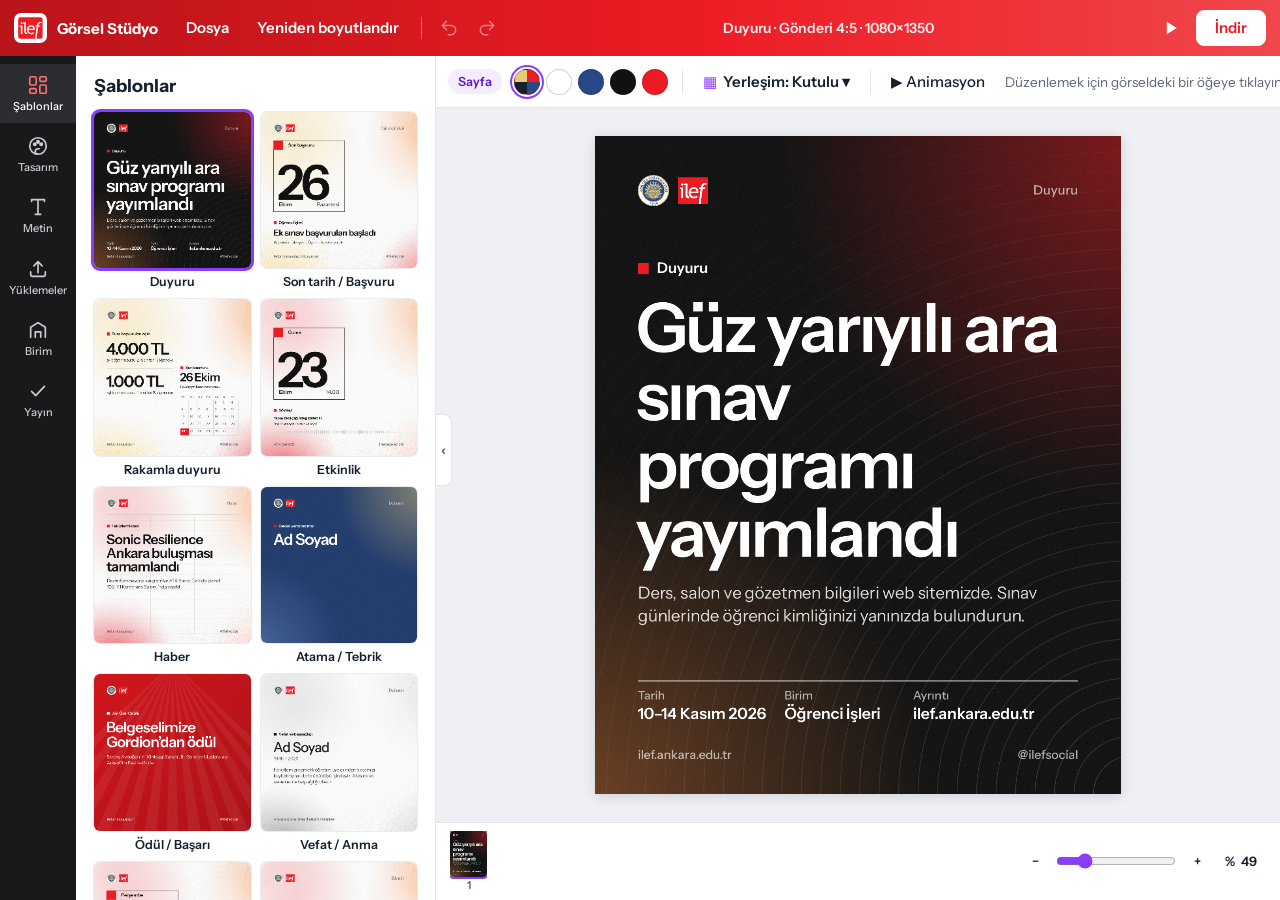
==== index.html @ 38e70b1c "Önizlemeli yerleşim seçici ve fotoğraf yerleştirme (doldur/sığdır, yakınlaştırma, ortala) Co-Authore" ====
<!doctype html>
<html lang="tr">
<head>
  <meta charset="utf-8" />
  <meta name="viewport" content="width=device-width, initial-scale=1, viewport-fit=cover" />
  <title>İLEF Görsel Stüdyo</title>
  <link rel="preconnect" href="https://fonts.googleapis.com" />
  <link rel="preconnect" href="https://fonts.gstatic.com" crossorigin />
  <link href="https://fonts.googleapis.com/css2?family=Instrument+Sans:wght@400;500;600;700&display=swap" rel="stylesheet" />
  <link rel="stylesheet" href="css/style.css" />
</head>
<body>
  <header class="topbar">
    <div class="brandmark"><img src="assets/logos/ilef.svg" alt="ilef" /><strong>Görsel Stüdyo</strong></div>
    <div class="tb-left">
      <div class="menu">
        <button type="button" class="tb" data-menu="fileMenu" aria-haspopup="true">Dosya</button>
        <div class="menu-pop" id="fileMenu" hidden>
          <button type="button" id="btnSave"><i>⤓</i>Taslağı kaydet <small>.json</small></button>
          <label class="btnlike"><i>⤒</i>Taslak aç<input type="file" id="fileDraft" accept=".json,application/json" hidden /></label>
          <hr />
          <button type="button" id="btnReset"><i>↺</i>Örnek içeriğe dön</button>
          <button type="button" id="btnResetPos"><i>⌖</i>Tüm konumları sıfırla</button>
          <hr />
          <button type="button" id="btnBrand"><i>◐</i>Marka &amp; logolar</button>
          <a class="btnlike" href="kimlik.html" target="_blank" rel="noopener"><i>¶</i>Kimlik kılavuzu</a>
        </div>
      </div>
      <div class="menu">
        <button type="button" class="tb" data-menu="fmtMenu" aria-haspopup="true">Yeniden boyutlandır</button>
        <div class="menu-pop wide" id="fmtMenu" hidden><div id="fmtSeg" class="fmt-list"></div></div>
      </div>
      <span class="tb-sep"></span>
      <button type="button" class="tb icon" id="btnUndo" title="Geri al (Ctrl+Z)" aria-label="Geri al" disabled><svg viewBox="0 0 24 24"><path d="M9 14 4 9l5-5M4 9h10.5a5.5 5.5 0 0 1 0 11H11"/></svg></button>
      <button type="button" class="tb icon" id="btnRedo" title="Yinele (Ctrl+Shift+Z)" aria-label="Yinele" disabled><svg viewBox="0 0 24 24"><path d="m15 14 5-5-5-5M20 9H9.5a5.5 5.5 0 0 0 0 11H13"/></svg></button>
    </div>
    <div class="tb-title" id="docTitle"></div>
    <div class="tb-right">
      <button type="button" class="tb icon" id="btnPlay" title="Animasyonu oynat" aria-label="Animasyonu oynat"><svg viewBox="0 0 24 24"><path d="M7 4.5v15l12-7.5z" fill="currentColor" stroke="none"/></svg></button>
      <div class="menu">
        <button type="button" class="primary" data-menu="dlMenu" aria-haspopup="true" id="btnDl">İndir</button>
        <div class="menu-pop right" id="dlMenu" hidden>
          <p class="menu-note" id="dlNote"></p>
          <button type="button" id="btnPng"><i>▣</i>PNG <small>bu boyut</small></button>
          <button type="button" id="btnAll"><i>▤</i>Tüm formatlar (PNG)</button>
          <hr />
          <div class="video-group">
            <i>●</i><span>Video (MP4)</span>
            <select id="durSel" title="Video süresi">
              <option value="6">6 sn</option>
              <option value="8" selected>8 sn</option>
              <option value="12">12 sn</option>
              <option value="15">15 sn</option>
              <option value="30">30 sn</option>
            </select>
            <button type="button" id="btnVideo">Kaydet</button>
          </div>
        </div>
      </div>
    </div>
  </header>

  <main class="app">
    <nav class="rail" aria-label="Araçlar">
      <button type="button" data-panel="sablon" aria-pressed="true"><svg viewBox="0 0 24 24"><rect x="3" y="3" width="7" height="9" rx="1.5"/><rect x="14" y="3" width="7" height="5" rx="1.5"/><rect x="14" y="12" width="7" height="9" rx="1.5"/><rect x="3" y="16" width="7" height="5" rx="1.5"/></svg><span>Şablonlar</span></button>
      <button type="button" data-panel="tasarim"><svg viewBox="0 0 24 24"><circle cx="12" cy="12" r="9"/><circle cx="8.5" cy="10" r="1.3" fill="currentColor"/><circle cx="12" cy="7.5" r="1.3" fill="currentColor"/><circle cx="15.5" cy="10" r="1.3" fill="currentColor"/><path d="M12 21a3 3 0 0 1 0-6h1.5"/></svg><span>Tasarım</span></button>
      <button type="button" data-panel="metin"><svg viewBox="0 0 24 24"><path d="M5 6V4h14v2M12 4v16M9 20h6"/></svg><span>Metin</span></button>
      <button type="button" data-panel="yukle"><svg viewBox="0 0 24 24"><path d="M12 16V4m0 0-4.5 4.5M12 4l4.5 4.5M4 15v3a2 2 0 0 0 2 2h12a2 2 0 0 0 2-2v-3"/></svg><span>Yüklemeler</span></button>
      <button type="button" data-panel="birim"><svg viewBox="0 0 24 24"><path d="M4 20V9l8-5 8 5v11M9 20v-6h6v6"/></svg><span>Birim</span></button>
      <button type="button" data-panel="paylas"><svg viewBox="0 0 24 24"><path d="M5 12.5 9.5 17 19 7"/></svg><span>Yayın</span></button>
    </nav>

    <aside class="panel" id="panel" aria-label="Araç paneli">
      <button type="button" class="panel-close" id="panelClose" aria-label="Paneli kapat" title="Paneli kapat">‹</button>
      <section data-p="sablon">
        <h2>Şablonlar</h2>
        <div id="tplGrid" class="tpl-grid"></div>
      </section>
      <section data-p="tasarim" hidden>
        <h2>Tasarım</h2>
        <div id="layoutWrap"><small class="sublabel">Yerleşim <span class="muted">— içeriğinizle önizleme</span></small><div id="layoutSeg" class="lay-grid"></div></div>
        <small class="sublabel">Zemin</small>
        <div id="groundSeg" class="chips"></div>
        <small class="sublabel">Renk tonu (mesh)</small>
        <div id="meshSeg" class="swatch-row"></div>
        <select id="meshSel" hidden></select>
        <small class="sublabel">Konu motifi</small>
        <select id="motifSel" class="fullsel"></select>
        <label class="check"><input type="checkbox" id="chkBadge" /> 80. yıl logosu <small>(Ankara Üniversitesi logosunun yerine)</small></label>
      </section>
      <section data-p="metin" hidden>
        <h2>Metin</h2>
        <p class="note">Görseldeki yazıya çift tıklayarak yerinde düzenleyin. Görselde olmayan alanlar burada.</p>
        <div id="hiddenList" class="hidden-list"></div>
        <form id="fields" class="fields" autocomplete="off"></form>
      </section>
      <section data-p="yukle" hidden>
        <h2>Yüklemeler</h2>
        <label class="btnlike primary block">Dosya yükle<input type="file" id="fileUp" accept="image/*" multiple hidden /></label>
        <small class="sublabel">Bu tasarımdaki görsel alanları</small>
        <div class="quickbar" id="quickBar"></div>
        <small class="sublabel">Görseller <span class="muted">— tıklayın ya da tuvale sürükleyin</span></small>
        <div class="up-grid" id="upGrid"></div>
      </section>
      <section data-p="birim" hidden>
        <h2>Bölüm / atölye</h2>
        <p class="note">Seçilen birimin logosu ve adı sağ üstte görünür, konu motifi kendiliğinden gelir.</p>
        <div id="unitGrid" class="unit-grid"></div>
      </section>
      <section data-p="paylas" hidden>
        <h2>Yayın</h2>
        <div class="assist">
          <section class="checks">
            <h3>Kontroller <label class="toggle"><input type="checkbox" id="chkSafe" /> Güvenli alan</label></h3>
            <ul id="checkList"></ul>
          </section>
          <section class="share">
            <h3>Paylaşım metni <small>otomatik taslak</small></h3>
            <label>Açıklama<textarea id="shCaption" rows="5"></textarea></label>
            <label>Alternatif metin<textarea id="shAlt" rows="3"></textarea></label>
            <label>Etiketler (3–5)<textarea id="shTags" rows="2"></textarea></label>
            <div class="share-actions">
              <button type="button" data-copy="shCaption">Açıklamayı kopyala</button>
              <button type="button" data-copy="shAlt">Alt metni kopyala</button>
              <button type="button" data-copy="shTags">Etiketleri kopyala</button>
              <button type="button" class="link" id="btnRegen">Yeniden üret</button>
            </div>
          </section>
          <section class="gridprev">
            <h3>Izgara önizlemesi <small>yeni gönderi son paylaşılanların yanında</small></h3>
            <div class="ig" id="igGrid"></div>
            <div class="share-actions">
              <button type="button" id="btnGridAdd">Izgaraya ekle</button>
              <label class="btnlike">Mevcut gönderi ekle<input type="file" id="fileGrid" accept="image/*" multiple hidden /></label>
              <button type="button" class="link" id="btnGridClear">Temizle</button>
            </div>
          </section>
        </div>
      </section>
    </aside>

    <section class="work">
      <div class="ctxbar" id="ctxBar" role="toolbar" aria-label="Seçili öğe araçları"></div>
      <div class="lay-pop" id="layPop" hidden role="dialog" aria-label="Yerleşim seç">
        <div class="lay-pop-head"><b id="layPopTitle">Yerleşim</b><button type="button" class="ghost" id="layPopClose" aria-label="Kapat">✕</button></div>
        <div class="lay-grid row" id="layPopGrid"></div>
      </div>
      <div class="stage-canvas" id="stageBox">
        <div class="canvas-wrap" id="cvWrap">
          <canvas id="cv" width="1080" height="1350"></canvas>
          <div class="hit-layer" id="hitLayer" aria-label="Düzenlenebilir öğeler"></div>
          <div class="guides" id="guides"></div>
          <div class="sel" id="selBox" hidden>
            <span class="sel-tag" id="selTag"></span>
            <i class="h nw" data-h="nw"></i><i class="h ne" data-h="ne"></i><i class="h sw" data-h="sw"></i><i class="h se" data-h="se"></i>
          </div>
          <textarea id="textEd" class="text-ed" hidden spellcheck="true" aria-label="Metni düzenle"></textarea>
        </div>
        <div class="inline-ed" id="inlineEd" hidden role="dialog" aria-label="Alanı düzenle">
          <div class="ie-head"><b id="ieLabel"></b><button type="button" class="primary" id="ieDone">Bitti</button></div>
          <div id="ieBody"></div>
        </div>
      </div>
      <footer class="workfoot">
        <div class="pages" id="slideBar"></div>
        <p class="status" id="status" role="status"></p>
        <div class="zoom">
          <button type="button" class="tb icon sm" id="zoomOut" aria-label="Uzaklaştır">−</button>
          <input type="range" id="zoomRange" min="10" max="200" step="1" value="50" aria-label="Yakınlaştırma" />
          <button type="button" class="tb icon sm" id="zoomIn" aria-label="Yakınlaştır">+</button>
          <button type="button" class="tb sm" id="zoomFit" title="Ekrana sığdır">%<span id="zoomPct">50</span></button>
        </div>
      </footer>
    </section>
  </main>

  <dialog id="brandDlg">
    <form method="dialog" class="dlg">
      <header>
        <h2>Marka &amp; logolar</h2>
        <button value="close" class="ghost" aria-label="Kapat">✕</button>
      </header>
      <div class="dlg-body">
        <p class="note">Bu ayarlar tüm şablonlarda ortaktır. Ekipte herkesin aynı kimliği kullanması için
          <b>Marka paketini dışa aktar</b> ile dosyayı paylaşın ya da kalıcı değişiklikleri <code>js/brand.js</code> dosyasına işleyin.</p>
        <div class="grid2">
          <label>Üniversite<input id="bUni" /></label>
          <label>Fakülte<input id="bFac" /></label>
          <label>Web adresi<input id="bWeb" /></label>
          <label>Sosyal medya hesabı<input id="bSoc" placeholder="@kullaniciadi" /></label>
        </div>
        <h3>Logo kütüphanesi</h3>
        <p class="note"><b>Ana imza</b> (Ankara Üniversitesi + ilef) her görselin sol üstünde yer alır. <b>80. yıl logosu</b> açıldığında Ankara Üniversitesi logosunun yerine geçer; kırmızı zeminde kullanılmaz. <b>Bölüm</b> ve <b>atölye</b> logoları görsel bazında seçilir, sağ üstte görünür.
          SVG ya da şeffaf PNG yükleyin. Illustrator dosyaları için: <i>Dosya → Dışa Aktar → SVG</i>.</p>
        <div id="logoList" class="logo-list"></div>
        <div class="logo-add">
          <input id="newLogoName" placeholder="Yeni birim adı (ör. Fotoğraf Atölyesi)" />
          <select id="newLogoGroup"><option value="atolye">Atölye / birim</option><option value="bolum">Bölüm</option></select>
          <button type="button" id="btnAddLogo">Ekle</button>
        </div>
        <h3>Renkler</h3>
        <div id="colorList" class="color-list"></div>
      </div>
      <footer>
        <button type="button" class="link" id="btnBrandReset">Varsayılana dön</button>
        <span class="grow"></span>
        <label class="btnlike ghost">Marka paketini içe aktar<input type="file" id="fileBrand" accept=".json" hidden /></label>
        <button type="button" class="ghost" id="btnBrandExport">Marka paketini dışa aktar</button>
        <button value="close" class="primary">Tamam</button>
      </footer>
    </form>
  </dialog>

  <script src="js/logos.js"></script>
  <script src="js/brand.js"></script>
  <script src="js/draw.js"></script>
  <script src="js/bg.js"></script>
  <script src="js/templates.js"></script>
  <script src="js/app.js"></script>
</body>
</html>
---- css/style.css ----
:root {
  --ink: #16202f;
  --muted: #5b6578;
  --line: #e2e5ec;
  --bg: #eef0f3;
  --panel: #ffffff;
  --accent: #ed1c24;
  --sel: #8b3dff;
  --focus: #2c6bc4;
  --radius: 10px;
  --top: 56px;
  --rail: 76px;
  --pw: 360px;
  font-family: "Instrument Sans", "Segoe UI", Arial, sans-serif;
  color: var(--ink);
}
* { box-sizing: border-box; }
html, body { margin: 0; height: 100%; }
body { background: var(--bg); font-size: 15px; display: flex; flex-direction: column; overflow: hidden; }
button, input, select, textarea { font: inherit; color: inherit; }
h2 { font: 700 18px/1.2 "Instrument Sans", sans-serif; margin: 2px 0 14px; }
h3 { font: 700 14px/1.3 "Instrument Sans", sans-serif; margin: 0 0 10px; display: flex; justify-content: space-between; align-items: center; gap: 8px; flex-wrap: wrap; }
h3 small { font-weight: 400; color: var(--muted); font-size: 12.5px; }
.muted { color: var(--muted); font-weight: 400; }
[hidden] { display: none !important; }
svg { width: 22px; height: 22px; fill: none; stroke: currentColor; stroke-width: 1.8; stroke-linecap: round; stroke-linejoin: round; }

/* Düğmeler */
button, .btnlike { cursor: pointer; border: 1px solid var(--line); background: #fff; border-radius: 8px; padding: 8px 14px; font-weight: 600; line-height: 1.2; display: inline-flex; align-items: center; gap: 6px; }
button:hover, .btnlike:hover { border-color: #c5cad6; }
button:focus-visible, .btnlike:focus-within, input:focus-visible, select:focus-visible, textarea:focus-visible { outline: 2px solid var(--focus); outline-offset: 1px; }
.primary, button.primary, .btnlike.primary { background: var(--accent); border-color: var(--accent); color: #fff; }
.primary:hover { filter: brightness(.95); }
.btnlike.block { display: flex; justify-content: center; width: 100%; padding: 11px; }
button.ghost, .btnlike.ghost { background: transparent; }
button.link { border: 0; background: none; padding: 4px 0; color: var(--focus); font-weight: 600; }
button:disabled { opacity: .45; cursor: not-allowed; }
button.rec { background: #b4232c; color: #fff; border-color: #b4232c; }
a.btnlike { text-decoration: none; color: inherit; }

/* Üst çubuk */
.topbar { height: var(--top); flex: none; display: flex; align-items: center; gap: 10px; padding: 0 14px; color: #fff;
  background: linear-gradient(90deg, #b8141a 0%, #ed1c24 55%, #f0474c 100%); z-index: 30; }
.brandmark { display: flex; align-items: center; gap: 10px; padding-right: 6px; }
.brandmark img { height: 30px; background: #fff; padding: 4px; border-radius: 7px; }
.brandmark strong { font-size: 15px; white-space: nowrap; }
.tb-left, .tb-right { display: flex; align-items: center; gap: 4px; }
.tb-right { margin-left: auto; gap: 8px; }
.tb-title { flex: 1; text-align: center; font-weight: 600; font-size: 14px; opacity: .92; white-space: nowrap; overflow: hidden; text-overflow: ellipsis; min-width: 0; }
.tb { background: transparent; border-color: transparent; color: inherit; padding: 7px 11px; border-radius: 6px; }
.tb:hover { background: rgba(255,255,255,.16); border-color: transparent; }
.tb.icon { padding: 6px; }
.tb.icon svg { width: 20px; height: 20px; }
.tb-sep { width: 1px; height: 22px; background: rgba(255,255,255,.35); margin: 0 6px; }
.topbar .primary { background: #fff; color: var(--accent); border-color: #fff; padding: 8px 18px; }

/* Açılır menüler */
.menu { position: relative; }
.menu-pop { position: absolute; top: calc(100% + 8px); left: 0; min-width: 250px; background: #fff; color: var(--ink); border-radius: 10px; box-shadow: 0 12px 40px rgba(10,20,40,.22), 0 0 0 1px rgba(10,20,40,.06); padding: 8px; display: grid; gap: 2px; z-index: 40; }
.menu-pop.right { left: auto; right: 0; min-width: 290px; }
.menu-pop.wide { min-width: 300px; }
.menu-pop > button, .menu-pop > .btnlike { border: 0; background: none; border-radius: 6px; padding: 9px 10px; font-weight: 500; width: 100%; justify-content: flex-start; }
.menu-pop > button:hover, .menu-pop > .btnlike:hover { background: #f1f2f5; }
.menu-pop i { font-style: normal; width: 20px; text-align: center; color: var(--muted); }
.menu-pop small { margin-left: auto; color: var(--muted); font-weight: 400; }
.menu-pop hr { border: 0; border-top: 1px solid var(--line); margin: 6px 0; }
.menu-note { margin: 2px 10px 8px; font-size: 12.5px; color: var(--muted); }
.video-group { display: flex; align-items: center; gap: 8px; padding: 6px 10px; }
.video-group span { flex: 1; font-weight: 500; }
.video-group select { border: 1px solid var(--line); border-radius: 6px; padding: 5px 6px; background: #fff; }
.video-group button { padding: 6px 12px; }
.fmt-list { display: grid; gap: 2px; }
.fmt-list button { border: 0; background: none; padding: 9px 10px; display: grid; grid-template-columns: 34px 1fr; align-items: center; text-align: left; gap: 10px; border-radius: 6px; }
.fmt-list button:hover { background: #f1f2f5; }
.fmt-list button[aria-pressed="true"] { background: #f4edff; }
.fmt-list .shape { justify-self: center; border: 2px solid currentColor; border-radius: 3px; opacity: .6; }
.fmt-list b { display: block; font-weight: 600; }
.fmt-list small { color: var(--muted); font-weight: 400; font-size: 12.5px; }

/* Ana yerleşim */
.app { flex: 1; min-height: 0; display: grid; grid-template-columns: var(--rail) auto 1fr; }
.rail { background: #18191b; display: flex; flex-direction: column; gap: 2px; padding: 8px 0; z-index: 20; }
.rail button { border: 0; background: none; color: #c9ccd2; border-radius: 0; padding: 10px 2px; display: grid; justify-items: center; gap: 4px; font-size: 11px; font-weight: 500; }
.rail button:hover { color: #fff; }
.rail button[aria-pressed="true"] { color: #fff; background: #2b2d31; }
.rail button[aria-pressed="true"] svg { color: #ff6f74; }
.panel { width: var(--pw); background: var(--panel); border-right: 1px solid var(--line); overflow-y: auto; padding: 18px 18px 40px; position: relative; z-index: 10; }
.app.collapsed .panel { display: none; }
.panel-close { position: absolute; right: -16px; top: 50%; transform: translateY(-50%); width: 16px; height: 72px; padding: 0; border-radius: 0 8px 8px 0; border: 1px solid var(--line); border-left: 0; justify-content: center; color: var(--muted); position: fixed; left: calc(var(--rail) + var(--pw)); right: auto; }
.note { color: var(--muted); font-size: 13.5px; margin: 0 0 12px; line-height: 1.45; }
.sublabel { display: block; font-size: 13px; font-weight: 600; color: #374152; margin: 16px 0 8px; }
.fullsel, .panel select { width: 100%; border: 1px solid var(--line); border-radius: 8px; padding: 8px 10px; background: #fff; }
.check { display: flex; align-items: center; gap: 8px; margin-top: 16px; font-size: 14px; font-weight: 500; flex-wrap: wrap; }
.check small { color: var(--muted); }

/* Şablon ızgarası */
.tpl-grid { display: grid; grid-template-columns: 1fr 1fr; gap: 10px; }
.tpl { border: 0; border-radius: 8px; padding: 0; background: none; display: flex; flex-direction: column; text-align: left; gap: 6px; }
.tpl canvas { width: 100%; aspect-ratio: 1; display: block; border-radius: 6px; box-shadow: 0 0 0 1px rgba(10,20,40,.08); transition: box-shadow .12s; }
.tpl:hover canvas { box-shadow: 0 0 0 2px #c5cad6; }
.tpl b { font-size: 12.5px; font-weight: 600; line-height: 1.2; }
.tpl[aria-pressed="true"] canvas { box-shadow: 0 0 0 3px var(--sel); }
.tpl-desc { margin: 14px 0 0; font-size: 13.5px; color: var(--muted); grid-column: 1 / -1; }

.chips { display: flex; flex-wrap: wrap; gap: 6px; }
.chip { padding: 7px 12px; border-radius: 999px; font-size: 13.5px; font-weight: 600; }
.chip[aria-pressed="true"] { background: var(--ink); border-color: var(--ink); color: #fff; }
.swatch-row { display: flex; flex-wrap: wrap; gap: 24px 8px; }
.swatch-row button { width: 44px; height: 44px; border-radius: 8px; padding: 0; border: 1px solid var(--line); background-size: cover; position: relative; }
.swatch-row button[aria-pressed="true"] { box-shadow: 0 0 0 2px #fff, 0 0 0 4px var(--sel); }
.swatch-row button span { position: absolute; inset: auto 0 -18px; font-size: 10.5px; color: var(--muted); font-weight: 500; white-space: nowrap; }
.swatch-row { padding-bottom: 18px; }

/* Birimler */
.unit-grid { display: grid; grid-template-columns: 1fr 1fr; gap: 8px; }
.unit-grid button { flex-direction: column; justify-content: center; gap: 8px; padding: 12px 8px; min-height: 92px; font-size: 12.5px; font-weight: 500; text-align: center; border-radius: 10px; }
.unit-grid button img { max-height: 36px; max-width: 100%; }
.unit-grid button[aria-pressed="true"] { box-shadow: 0 0 0 2px var(--sel); border-color: transparent; }
.unit-grid h4 { grid-column: 1 / -1; margin: 10px 0 0; font-size: 12.5px; color: var(--muted); font-weight: 600; }

/* Yüklemeler */
.quickbar { display: grid; gap: 6px; }
.quickbar:empty::before { content: "Bu şablonda görsel alanı yok."; color: var(--muted); font-size: 13.5px; }
.quickbar .qb { display: flex; align-items: center; gap: 10px; padding: 8px 10px; border-radius: 8px; border: 1px solid var(--line); background: #fff; font-weight: 600; font-size: 13.5px; text-align: left; }
.quickbar .qb img, .quickbar .qb .ph { width: 40px; height: 40px; object-fit: cover; border-radius: 6px; flex: none; }
.quickbar .qb .ph { display: grid; place-items: center; background: #f1f2f5; color: var(--muted); font-size: 20px; }
.quickbar .qb.empty { border-style: dashed; color: var(--muted); }
.quickbar .qb small { display: block; font-weight: 400; color: var(--muted); }
.up-grid { display: grid; grid-template-columns: 1fr 1fr; gap: 6px; }
.up-grid:empty::before { content: "Yüklediğiniz fotoğraflar burada görünür."; grid-column: 1 / -1; color: var(--muted); font-size: 13.5px; }
.up-grid img { width: 100%; aspect-ratio: 1; object-fit: cover; border-radius: 6px; cursor: grab; display: block; }
.up-grid img:hover { outline: 2px solid var(--sel); }

/* Form alanları */
.fields { display: grid; gap: 12px; }
.fields label { display: grid; gap: 4px; font-size: 13.5px; font-weight: 600; color: #374152; }
.fields input, .fields textarea, .fields select { width: 100%; border: 1px solid var(--line); border-radius: 8px; padding: 8px 10px; background: #fff; }
.fields textarea { resize: vertical; line-height: 1.4; }
.imgfield { border: 1px dashed #c5cad6; border-radius: 8px; padding: 10px; display: grid; gap: 8px; font-weight: 400; }
.imgfield .row { display: flex; gap: 8px; align-items: center; flex-wrap: wrap; }
.imgfield img { height: 54px; border-radius: 6px; }
.imgfield input[type="range"] { flex: 1; min-width: 90px; }
.imgfield small { color: var(--muted); }
.logos-row:empty { display: none; }
.mini { display: inline-flex; align-items: center; gap: 2px; background: #fff; border: 1px solid var(--line); border-radius: 6px; padding: 3px 4px 3px 6px; }
.mini img { height: 30px; max-width: 90px; object-fit: contain; border-radius: 0; }
.hidden-list { display: flex; flex-wrap: wrap; gap: 6px; margin-bottom: 12px; }
.hidden-list:empty { display: none; }
.hidden-list::before { content: "Silinen öğeler:"; width: 100%; font-size: 12.5px; color: var(--muted); }
.hidden-list button { font-size: 13px; padding: 5px 10px; border-style: dashed; }

/* Çalışma alanı */
.work { display: flex; flex-direction: column; min-width: 0; min-height: 0; position: relative; }
.ctxbar { height: 52px; flex: none; display: flex; align-items: center; gap: 4px; padding: 0 12px; background: #fff; border-bottom: 1px solid var(--line); overflow-x: auto; scrollbar-width: none; }
.ctxbar::-webkit-scrollbar { display: none; }
.ctxbar > * { flex: none; }
.ctxbar .cb { border: 0; background: none; padding: 7px 10px; border-radius: 6px; font-weight: 500; }
.ctxbar .cb:hover { background: #f1f2f5; }
.ctxbar .cb[aria-pressed="true"] { background: #f4edff; color: #5a18c9; }
.ctxbar .cb.danger:hover { background: #fdecec; color: #b4232c; }
.ctxbar .sep { width: 1px; height: 24px; background: var(--line); margin: 0 6px; }
.ctxbar .tag { font-size: 12.5px; font-weight: 600; color: #5a18c9; background: #f4edff; padding: 5px 10px; border-radius: 999px; margin-right: 4px; }
.ctxbar .hint { color: var(--muted); font-size: 13.5px; padding: 0 6px; }
.ctxbar .size { display: inline-flex; align-items: center; border: 1px solid var(--line); border-radius: 6px; overflow: hidden; }
.ctxbar .size button { border: 0; border-radius: 0; padding: 6px 10px; background: #fff; }
.ctxbar .size button:hover { background: #f1f2f5; }
.ctxbar .size span { min-width: 46px; text-align: center; font-size: 13.5px; font-variant-numeric: tabular-nums; border-left: 1px solid var(--line); border-right: 1px solid var(--line); padding: 6px 4px; }
.ctxbar .dots { display: inline-flex; gap: 6px; padding: 0 4px; }
.ctxbar .dot { width: 26px; height: 26px; border-radius: 50%; padding: 0; border: 1px solid rgba(10,20,40,.18); }
.ctxbar .dot[aria-pressed="true"] { box-shadow: 0 0 0 2px #fff, 0 0 0 4px var(--sel); }
.ctxbar .dot.auto { background: conic-gradient(#ed1c24 0 25%, #284985 0 50%, #16202f 0 75%, #e5c97c 0); }
.ctxbar select, .ctxbar input[type=date], .ctxbar input[type=text] { border: 1px solid var(--line); border-radius: 6px; padding: 6px 8px; background: #fff; max-width: 220px; }

.stage-canvas { flex: 1; min-height: 0; overflow: auto; display: flex; padding: 28px; position: relative; }
.canvas-wrap { position: relative; line-height: 0; margin: auto; flex: none; }
#cv { display: block; box-shadow: 0 2px 12px rgba(10,20,40,.14); background: #fff; }

/* Tuval üstü katmanlar */
.hit-layer { position: absolute; inset: 0; touch-action: none; }
.hit-layer > div { position: absolute; cursor: move; border-radius: 2px; }
.hit-layer > div.fixed { cursor: pointer; }
.hit-layer > div.img { cursor: pointer; }
.hit-layer > div:hover { box-shadow: 0 0 0 2px rgba(139,61,255,.55); }
.hit-layer.dragging > div:hover { box-shadow: none; }
.sel { position: absolute; pointer-events: none; box-shadow: 0 0 0 2px var(--sel); border-radius: 2px; z-index: 3; }
.sel .h { position: absolute; width: 14px; height: 14px; background: #fff; border-radius: 50%; box-shadow: 0 0 0 1px rgba(10,20,40,.25), 0 1px 4px rgba(10,20,40,.25); pointer-events: auto; touch-action: none; }
.sel .nw { left: -7px; top: -7px; cursor: nwse-resize; }
.sel .ne { right: -7px; top: -7px; cursor: nesw-resize; }
.sel .sw { left: -7px; bottom: -7px; cursor: nesw-resize; }
.sel .se { right: -7px; bottom: -7px; cursor: nwse-resize; }
.sel.nohandles .h { display: none; }
.sel-tag { position: absolute; left: 50%; top: -34px; transform: translateX(-50%); background: #18191b; color: #fff; font: 500 12px/1 "Instrument Sans", sans-serif; padding: 6px 9px; border-radius: 6px; white-space: nowrap; }
.sel.low .sel-tag { top: auto; bottom: -34px; }
.guides { position: absolute; inset: 0; pointer-events: none; z-index: 2; }
.guides i { position: absolute; background: #ff3ea5; }
.guides i.v { width: 1px; top: 0; bottom: 0; }
.guides i.h { height: 1px; left: 0; right: 0; }
.text-ed { position: absolute; z-index: 4; margin: 0; padding: 0; border: 0; outline: 2px solid var(--sel); outline-offset: 2px; background: transparent; resize: none; overflow: hidden; font-family: "Instrument Sans", sans-serif; white-space: pre-wrap; caret-color: var(--sel); }
.canvas-wrap.dropping { outline: 3px dashed var(--sel); outline-offset: 6px; }

/* Alt şerit */
.workfoot { flex: none; display: flex; align-items: center; gap: 14px; padding: 8px 14px; background: #fff; border-top: 1px solid var(--line); min-height: 52px; }
.pages { display: flex; gap: 8px; align-items: center; overflow-x: auto; min-width: 0; scrollbar-width: thin; }
.pages button { padding: 0; border: 0; background: none; display: grid; gap: 2px; justify-items: center; font-size: 11px; color: var(--muted); }
.pages canvas { height: 46px; display: block; border-radius: 4px; box-shadow: 0 0 0 1px rgba(10,20,40,.12); }
.pages button[aria-pressed="true"] canvas { box-shadow: 0 0 0 2px var(--sel); }
.pages .add { width: 40px; height: 46px; border: 1px dashed #c5cad6; border-radius: 4px; font-size: 20px; color: var(--muted); place-items: center; }
.status { margin: 0; flex: 1; color: var(--muted); font-size: 13.5px; min-width: 0; overflow: hidden; text-overflow: ellipsis; white-space: nowrap; }
.status.err { color: #b4232c; }
.zoom { display: flex; align-items: center; gap: 4px; margin-left: auto; }
.zoom .tb { color: var(--ink); }
.zoom .tb:hover { background: #f1f2f5; }
.zoom .sm { padding: 4px 8px; font-size: 13px; min-width: 30px; justify-content: center; }
.zoom input { width: 120px; accent-color: var(--sel); }

/* Açılır düzenleyici (tarih, fotoğraf, seçmeli alanlar) */
.inline-ed { position: absolute; z-index: 6; width: min(380px, calc(100% - 24px)); background: #fff; border: 1px solid var(--line); border-radius: 12px; box-shadow: 0 18px 50px rgba(10, 20, 40, .22); padding: 12px 14px 14px; display: grid; gap: 10px; }
.inline-ed .ie-head { display: flex; align-items: center; justify-content: space-between; gap: 10px; font-size: 14px; }
.inline-ed .ie-head button { padding: 6px 14px; }
.inline-ed input[type=text], .inline-ed input[type=date], .inline-ed textarea, .inline-ed select { width: 100%; border: 1px solid var(--line); border-radius: 8px; padding: 10px 12px; font-size: 16px; background: #fff; }
.inline-ed textarea { resize: vertical; min-height: 84px; line-height: 1.4; }
.inline-ed .row { display: flex; gap: 8px; flex-wrap: wrap; align-items: center; font-size: 14px; }
.inline-ed .row input[type=range] { flex: 1; min-width: 120px; }
.inline-ed .thumb { width: 100%; max-height: 140px; object-fit: contain; border-radius: 8px; background: #f4f4f1; }

/* Yayın paneli */
.assist { display: grid; gap: 22px; }
.assist section { display: block; }
.toggle { font: 500 13px "Instrument Sans", sans-serif; display: inline-flex; gap: 6px; align-items: center; cursor: pointer; }
#checkList { list-style: none; margin: 0; padding: 0; display: grid; gap: 8px; font-size: 13.5px; }
#checkList li { display: grid; grid-template-columns: 18px 1fr; gap: 6px; line-height: 1.35; }
#checkList li::before { content: "✓"; color: #0e7c4a; font-weight: 800; }
#checkList li.warn::before { content: "!"; color: #b45309; }
#checkList li.bad::before { content: "✕"; color: #b4232c; }
#checkList small { display: block; color: var(--muted); }
.share label { display: grid; gap: 4px; font-size: 13px; font-weight: 600; margin-bottom: 10px; }
.share textarea { width: 100%; border: 1px solid var(--line); border-radius: 8px; padding: 8px 10px; resize: vertical; font-weight: 400; line-height: 1.4; }
.share-actions { display: flex; flex-wrap: wrap; gap: 6px; }
.share-actions button, .share-actions .btnlike { font-size: 13px; padding: 6px 10px; }
.ig { display: grid; grid-template-columns: repeat(3, 1fr); gap: 3px; margin-bottom: 10px; }
.ig div { aspect-ratio: 3 / 4; background: #ececea center / cover no-repeat; position: relative; }
.ig div.now { outline: 3px solid var(--accent); outline-offset: -3px; }
.ig div.now::after { content: "yeni"; position: absolute; left: 6px; top: 6px; background: var(--accent); color: #fff; font: 600 11px "Instrument Sans"; padding: 2px 6px; }

/* Diyalog */
dialog { border: 0; border-radius: 14px; padding: 0; width: min(860px, calc(100vw - 32px)); max-height: calc(100vh - 40px); box-shadow: 0 20px 60px rgba(0,0,0,.3); }
dialog::backdrop { background: rgba(8,16,32,.5); }
.dlg { display: flex; flex-direction: column; max-height: calc(100vh - 40px); }
.dlg header, .dlg footer { display: flex; align-items: center; gap: 8px; padding: 14px 20px; border-bottom: 1px solid var(--line); }
.dlg header h2 { margin: 0; font-size: 16px; flex: 1; }
.dlg footer { border-top: 1px solid var(--line); border-bottom: 0; flex-wrap: wrap; }
.dlg .grow { flex: 1; }
.dlg-body { padding: 16px 20px; overflow-y: auto; }
.dlg h3 { margin: 22px 0 6px; }
.grid2 { display: grid; grid-template-columns: 1fr 1fr; gap: 10px 14px; }
.grid2 label { display: grid; gap: 4px; font-size: 13.5px; font-weight: 600; }
.grid2 input, .logo-add input, .logo-add select { border: 1px solid var(--line); border-radius: 8px; padding: 8px 10px; }
.logo-list { display: grid; gap: 8px; }
.logo-row { display: grid; grid-template-columns: 1fr auto auto auto; gap: 10px; align-items: center; border: 1px solid var(--line); border-radius: 10px; padding: 8px 10px; }
.logo-row .name { display: grid; gap: 2px; }
.logo-row .name input { border: 0; font-weight: 600; padding: 2px 0; }
.logo-row .name small { color: var(--muted); }
.slot { display: grid; justify-items: center; gap: 3px; font-size: 11.5px; color: var(--muted); }
.slot .thumb { width: 92px; height: 52px; border-radius: 6px; display: grid; place-items: center; border: 1px solid var(--line); cursor: pointer; overflow: hidden; }
.slot .thumb.dark { background: #111; }
.slot .thumb.light { background: #f4f0e6; }
.slot .thumb img { max-width: 84px; max-height: 44px; }
.slot .thumb em { font-style: normal; color: #9aa3b5; font-size: 12px; }
.logo-add { display: flex; gap: 8px; margin-top: 10px; flex-wrap: wrap; }
.logo-add input { flex: 1; min-width: 200px; }
.color-list { display: grid; grid-template-columns: repeat(auto-fill, minmax(180px, 1fr)); gap: 8px; }
.color-list label { display: flex; align-items: center; gap: 8px; font-size: 13.5px; }
.color-list input[type="color"] { width: 38px; height: 30px; border: 1px solid var(--line); border-radius: 6px; padding: 2px; background: #fff; }

/* ---------- mobil: alt sekme çubuğu + alttan açılan panel ---------- */
@media (max-width: 900px) {
  :root { --top: 52px; --tabs: calc(60px + env(safe-area-inset-bottom, 0px)); }
  .topbar { padding: 0 8px; gap: 4px; }
  .brandmark strong, .tb-title, .tb-sep { display: none; }
  .brandmark { padding-right: 0; }
  .tb { padding: 7px 8px; font-size: 14px; }
  .tb-left .menu:nth-child(2) .tb { font-size: 0; }
  .tb-left .menu:nth-child(2) .tb::before { content: "Boyut"; font-size: 14px; }
  .topbar .primary { padding: 8px 14px; }
  .menu-pop { position: fixed; left: 8px !important; right: 8px !important; top: calc(var(--top) + 4px); min-width: 0; }
  .app { display: flex; flex-direction: column; padding-bottom: var(--tabs); }
  .rail { position: fixed; left: 0; right: 0; bottom: 0; height: var(--tabs); flex-direction: row; padding: 0 0 env(safe-area-inset-bottom, 0px); justify-content: space-around; z-index: 35; }
  .rail button { flex: 1; padding: 8px 0 6px; font-size: 10.5px; }
  .rail button[aria-pressed="true"] { background: none; }
  .panel { position: fixed; left: 0; right: 0; bottom: var(--tabs); width: auto; max-height: 58vh; border-radius: 16px 16px 0 0; box-shadow: 0 -10px 40px rgba(10,20,40,.2); border: 0; padding: 24px 16px 24px; z-index: 32; }
  .panel::before { content: ""; position: absolute; left: 50%; top: 8px; width: 40px; height: 4px; border-radius: 2px; background: #d5d8de; transform: translateX(-50%); }
  .panel-close { position: absolute; left: auto; right: 10px; top: 8px; transform: none; width: 32px; height: 32px; border-radius: 50%; border: 0; font-size: 0; background: #f1f2f5; }
  .panel-close::before { content: "✕"; font-size: 14px; }
  .tpl-grid { grid-template-columns: repeat(3, 1fr); }
  .unit-grid { grid-template-columns: repeat(3, 1fr); }
  .up-grid { grid-template-columns: repeat(4, 1fr); }
  .work { flex: 1; }
  .ctxbar { order: 3; position: fixed; left: 0; right: 0; bottom: var(--tabs); z-index: 31; border-top: 1px solid var(--line); border-bottom: 0; height: 56px; box-shadow: 0 -6px 20px rgba(10,20,40,.08); }
  .app:not(.collapsed) .ctxbar { display: none; }
  .stage-canvas { padding: 16px 12px; }
  .app.collapsed .work { padding-bottom: 56px; }
  .workfoot { padding: 6px 10px; min-height: 0; gap: 8px; }
  .zoom input, .zoom #zoomOut, .zoom #zoomIn { display: none; }
  .inline-ed { position: fixed; left: 0; right: 0; bottom: var(--tabs); top: auto !important; width: 100%; border-radius: 16px 16px 0 0; padding: 14px 16px 16px; max-height: 60vh; overflow-y: auto; z-index: 36; }
  .grid2 { grid-template-columns: 1fr; }
  .logo-row { grid-template-columns: 1fr auto auto; }
  .sel .h { width: 20px; height: 20px; }
  .sel .nw, .sel .sw { left: -10px; } .sel .ne, .sel .se { right: -10px; }
  .sel .nw, .sel .ne { top: -10px; } .sel .sw, .sel .se { bottom: -10px; }
}
.text-ed:focus-visible { outline: 2px solid var(--sel); }

/* Yerleşim seçici */
.lay-grid { display: grid; grid-template-columns: 1fr 1fr; gap: 10px; }
.lay-grid.row { display: flex; gap: 12px; overflow-x: auto; padding: 2px 2px 6px; }
.lay-grid.row .lay-card { flex: 0 0 150px; }
.lay-card { border: 0; background: none; padding: 0; display: grid; gap: 3px; text-align: left; align-content: start; }
.lay-card canvas { width: 100%; height: auto; display: block; border-radius: 6px; box-shadow: 0 0 0 1px rgba(10,20,40,.1); background: #f1f2f5; transition: box-shadow .12s; }
.lay-card:hover canvas { box-shadow: 0 0 0 2px #c5cad6; }
.lay-card[aria-pressed="true"] canvas { box-shadow: 0 0 0 3px var(--sel); }
.lay-card b { font-size: 13px; font-weight: 600; margin-top: 4px; }
.lay-card small { font-size: 11.5px; color: var(--muted); font-weight: 400; line-height: 1.3; }
.lay-card[data-need] canvas { opacity: .45; }
.lay-pop { position: absolute; top: 60px; left: 12px; right: 12px; max-width: 760px; z-index: 25; background: #fff; border-radius: 12px; box-shadow: 0 16px 48px rgba(10,20,40,.22), 0 0 0 1px rgba(10,20,40,.06); padding: 12px 14px 10px; }
.lay-pop-head { display: flex; align-items: center; justify-content: space-between; margin-bottom: 10px; font-size: 14px; }
.lay-pop-head button { padding: 4px 9px; border: 0; }
.ctxbar .lay-btn { font-weight: 600; }
.ctxbar .lay-ico { color: var(--sel); font-weight: 400; }
.ctxbar .seg, .seg2 { display: inline-flex; border: 1px solid var(--line); border-radius: 7px; overflow: hidden; }
.ctxbar .seg button { border: 0; border-radius: 0; padding: 6px 12px; font-weight: 500; background: #fff; }
.ctxbar .seg button + button, .seg2 button + button { border-left: 1px solid var(--line); }
.ctxbar .seg button[aria-pressed="true"], .seg2 button[aria-pressed="true"] { background: #f4edff; color: #5a18c9; }
.seg2 { display: grid !important; grid-template-columns: 1fr 1fr; gap: 0 !important; }
.seg2 button { border: 0; border-radius: 0; display: grid; justify-items: start; gap: 1px; padding: 8px 10px; }
.seg2 small { font-weight: 400; color: var(--muted); font-size: 11.5px; }
@media (max-width: 900px) {
  .lay-pop { position: fixed; top: auto; left: 0; right: 0; bottom: calc(var(--tabs) + 56px); max-width: none; border-radius: 16px 16px 0 0; z-index: 33; }
  .lay-grid.row .lay-card { flex-basis: 118px; }
}
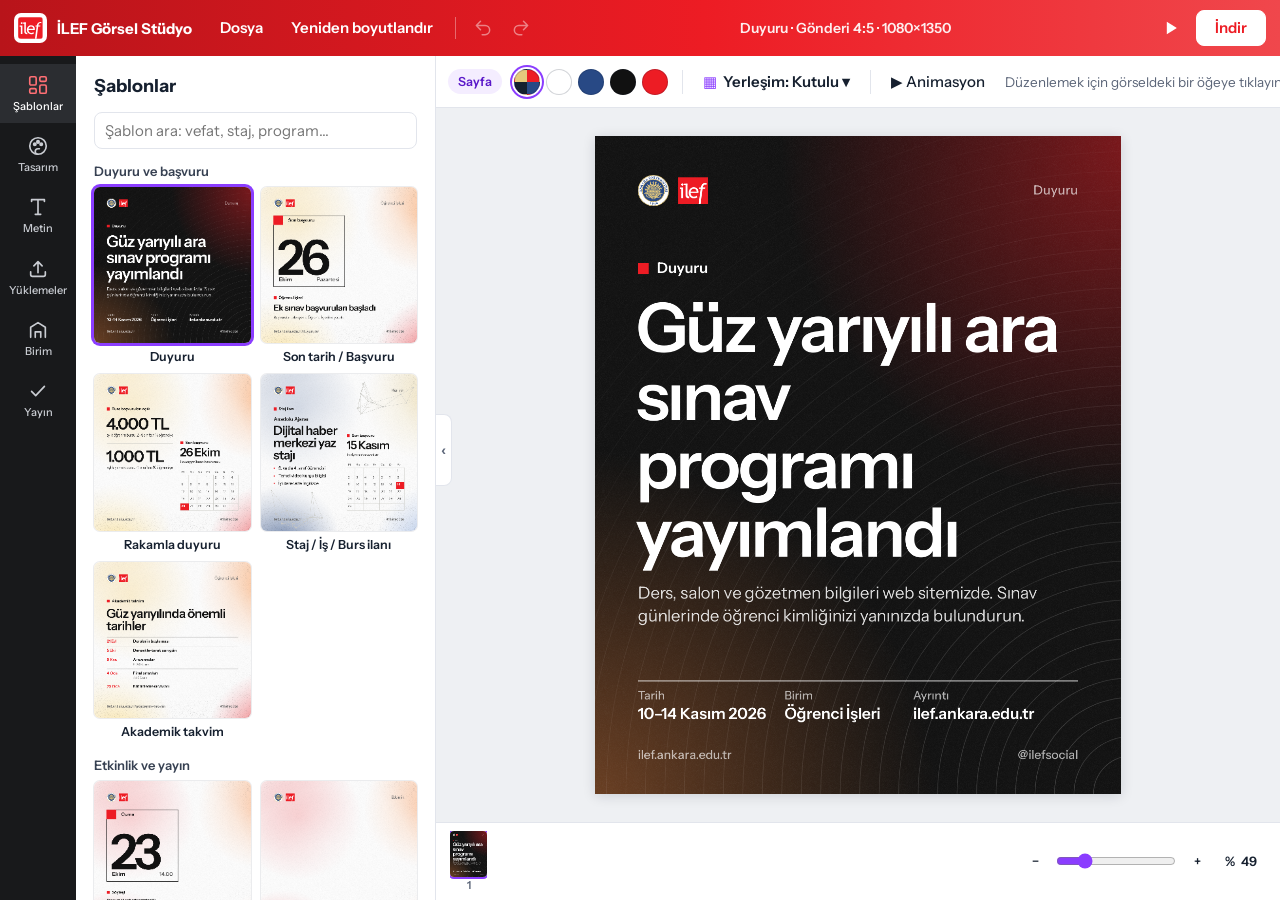
==== commit 52fba1d3: "Vefat/taziye siyah zemin; 10 yeni içerik türü; kategorili şablon paneli ve arama; çok kurumlu kullan" ====
--- a/index.html
+++ b/index.html
@@ -22,7 +22,7 @@
           <button type="button" id="btnReset"><i>↺</i>Örnek içeriğe dön</button>
           <button type="button" id="btnResetPos"><i>⌖</i>Tüm konumları sıfırla</button>
           <hr />
-          <button type="button" id="btnBrand"><i>◐</i>Marka &amp; logolar</button>
+          <button type="button" id="btnBrand"><i>◐</i>Kurum &amp; marka</button>
           <a class="btnlike" href="kimlik.html" target="_blank" rel="noopener"><i>¶</i>Kimlik kılavuzu</a>
         </div>
       </div>
@@ -74,7 +74,8 @@
       <button type="button" class="panel-close" id="panelClose" aria-label="Paneli kapat" title="Paneli kapat">‹</button>
       <section data-p="sablon">
         <h2>Şablonlar</h2>
-        <div id="tplGrid" class="tpl-grid"></div>
+        <input type="search" id="tplSearch" class="fullsel search" placeholder="Şablon ara: vefat, staj, program…" aria-label="Şablon ara" />
+        <div id="tplGrid" class="tpl-groups"></div>
       </section>
       <section data-p="tasarim" hidden>
         <h2>Tasarım</h2>
@@ -177,15 +178,17 @@
   <dialog id="brandDlg">
     <form method="dialog" class="dlg">
       <header>
-        <h2>Marka &amp; logolar</h2>
+        <h2>Kurum &amp; marka</h2>
         <button value="close" class="ghost" aria-label="Kapat">✕</button>
       </header>
       <div class="dlg-body">
         <p class="note">Bu ayarlar tüm şablonlarda ortaktır. Ekipte herkesin aynı kimliği kullanması için
-          <b>Marka paketini dışa aktar</b> ile dosyayı paylaşın ya da kalıcı değişiklikleri <code>js/brand.js</code> dosyasına işleyin.</p>
+          <b>Kurum paketini dışa aktar</b> ile dosyayı paylaşın; başka bir fakülte için <b>Yeni kurum başlat</b> ya da kalıcı değişiklikleri <code>js/brand.js</code> dosyasına işleyin.</p>
         <div class="grid2">
           <label>Üniversite<input id="bUni" /></label>
           <label>Fakülte<input id="bFac" /></label>
+          <label>Kısa ad <small class="muted">(dosya adları, üst çubuk)</small><input id="bShort" placeholder="ör. İLEF" /></label>
+          <label>Sabit etiketler<input id="bTags" placeholder="#Üniversite #Fakülte" /></label>
           <label>Web adresi<input id="bWeb" /></label>
           <label>Sosyal medya hesabı<input id="bSoc" placeholder="@kullaniciadi" /></label>
         </div>
@@ -203,9 +206,10 @@
       </div>
       <footer>
         <button type="button" class="link" id="btnBrandReset">Varsayılana dön</button>
+        <button type="button" class="link" id="btnNewOrg">Yeni kurum başlat</button>
         <span class="grow"></span>
-        <label class="btnlike ghost">Marka paketini içe aktar<input type="file" id="fileBrand" accept=".json" hidden /></label>
-        <button type="button" class="ghost" id="btnBrandExport">Marka paketini dışa aktar</button>
+        <label class="btnlike ghost">Kurum paketini içe aktar<input type="file" id="fileBrand" accept=".json" hidden /></label>
+        <button type="button" class="ghost" id="btnBrandExport">Kurum paketini dışa aktar</button>
         <button value="close" class="primary">Tamam</button>
       </footer>
     </form>
--- a/css/style.css
+++ b/css/style.css
@@ -337,3 +337,7 @@
   .lay-pop { position: fixed; top: auto; left: 0; right: 0; bottom: calc(var(--tabs) + 56px); max-width: none; border-radius: 16px 16px 0 0; z-index: 33; }
   .lay-grid.row .lay-card { flex-basis: 118px; }
 }
+.search { margin-bottom: 6px; }
+.tpl-cat { margin: 18px 0 8px; font-size: 13px; font-weight: 600; color: #374152; }
+.tpl-groups > .tpl-cat:first-child { margin-top: 8px; }
+.tpl-groups + .tpl-desc { margin-top: 14px; }
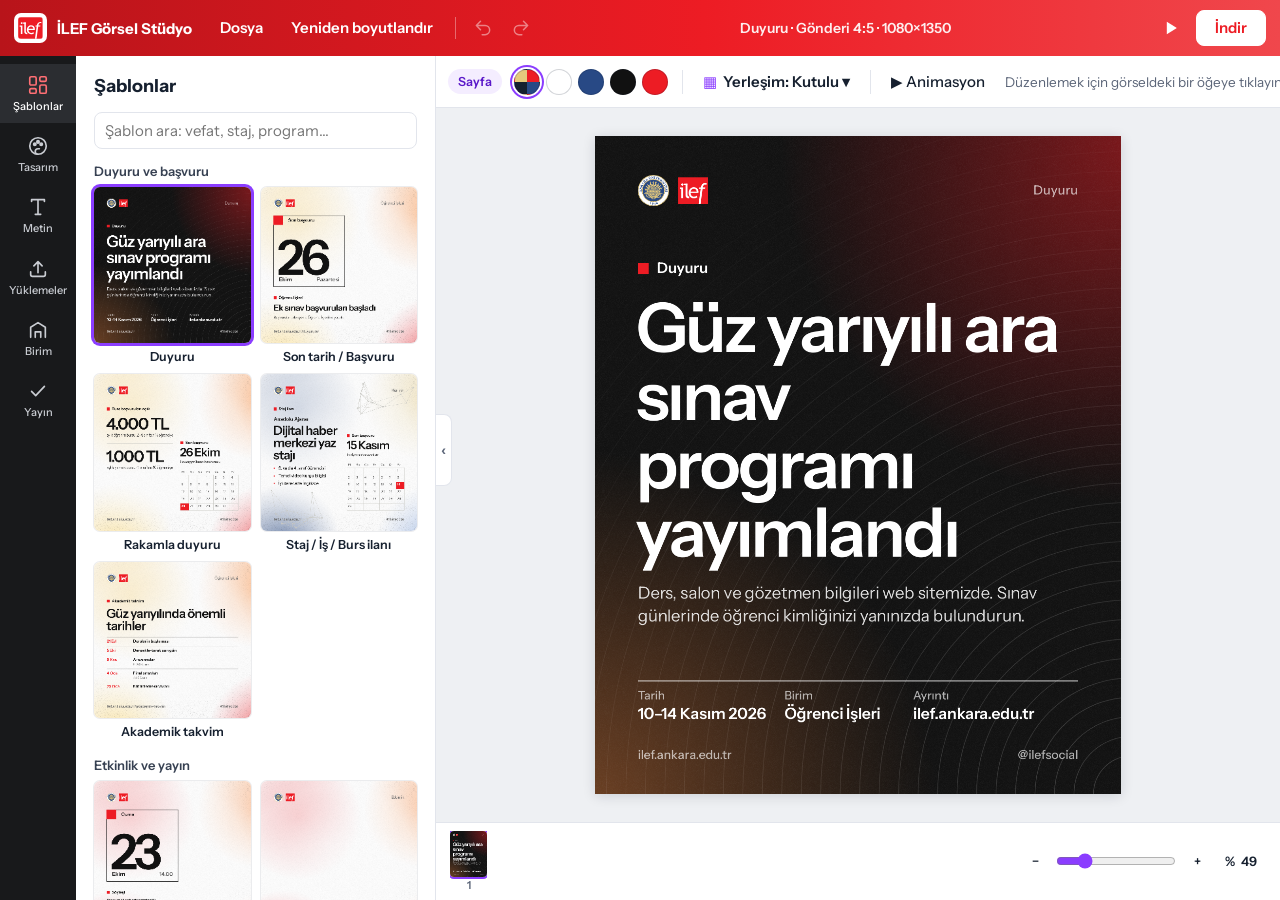
==== commit f59b657a: "Telefonda giriş alanına dokununca yakınlaştırmayı engelle Co-Authored-By: Claude Opus 5.5 <noreply@a" ====
--- a/index.html
+++ b/index.html
@@ -2,7 +2,7 @@
 <html lang="tr">
 <head>
   <meta charset="utf-8" />
-  <meta name="viewport" content="width=device-width, initial-scale=1, viewport-fit=cover" />
+  <meta name="viewport" content="width=device-width, initial-scale=1, maximum-scale=1, viewport-fit=cover" />
   <title>İLEF Görsel Stüdyo</title>
   <link rel="preconnect" href="https://fonts.googleapis.com" />
   <link rel="preconnect" href="https://fonts.gstatic.com" crossorigin />
--- a/css/style.css
+++ b/css/style.css
@@ -341,3 +341,9 @@
 .tpl-cat { margin: 18px 0 8px; font-size: 13px; font-weight: 600; color: #374152; }
 .tpl-groups > .tpl-cat:first-child { margin-top: 8px; }
 .tpl-groups + .tpl-desc { margin-top: 14px; }
+
+/* Telefonda dokunma: çift dokunma yakınlaştırması yok, giriş alanları en az 16 px (iOS otomatik yakınlaştırmaz) */
+html, body { touch-action: manipulation; -webkit-text-size-adjust: 100%; text-size-adjust: 100%; }
+@media (max-width: 900px), (pointer: coarse) {
+  input:not([type=checkbox]):not([type=radio]):not([type=range]), select, textarea:not(.text-ed) { font-size: 16px !important; }
+}
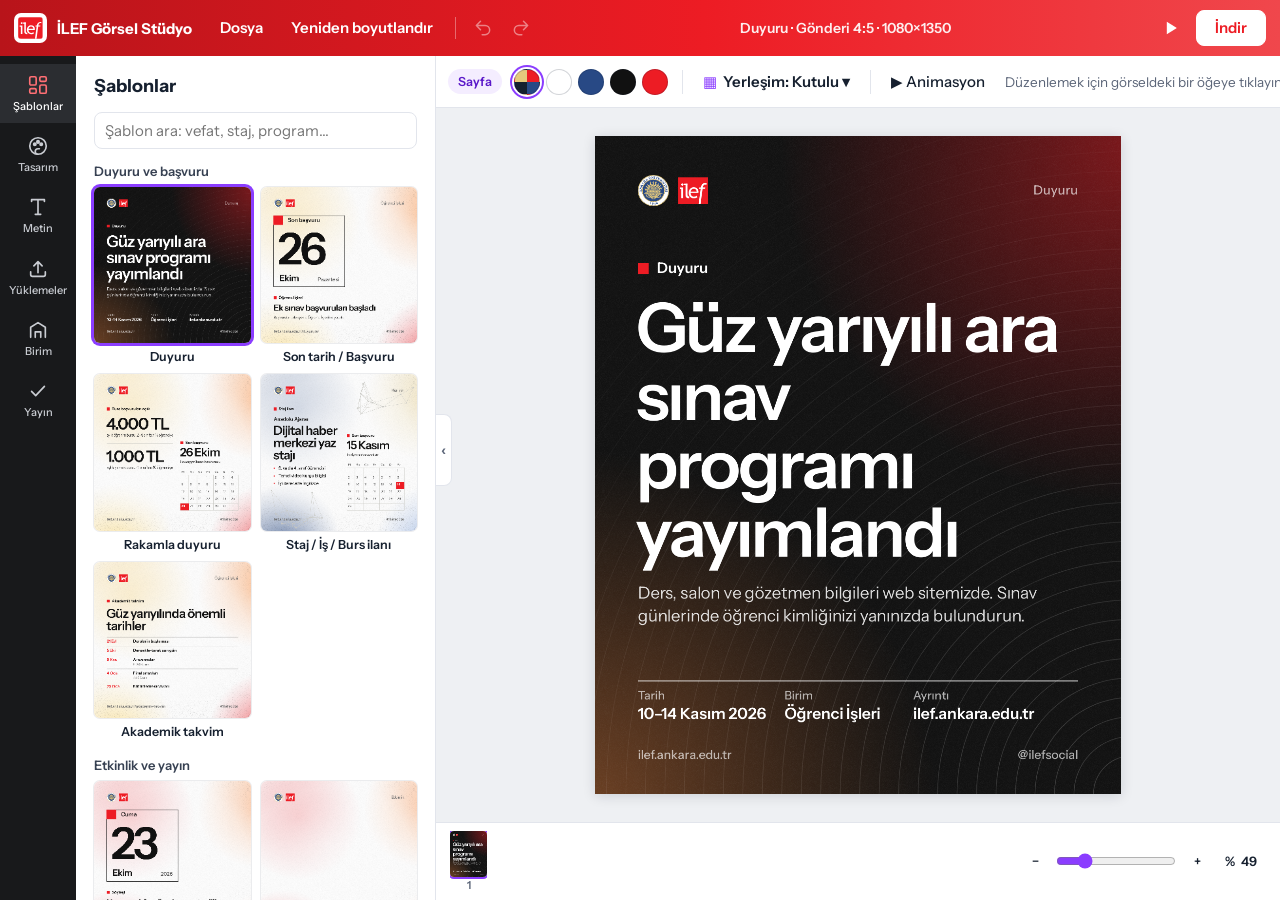
==== commit e3e34df2: "Mesajlar 'Geri al' düğmeli bildirim balonunda; telefonda tek sayfada alt şerit gizli; tam kaplayan ö" ====
--- a/index.html
+++ b/index.html
@@ -162,9 +162,10 @@
           <div id="ieBody"></div>
         </div>
       </div>
+      <div class="toast" id="toast" role="status" aria-live="polite" hidden></div>
       <footer class="workfoot">
         <div class="pages" id="slideBar"></div>
-        <p class="status" id="status" role="status"></p>
+        <p class="status" id="status" aria-hidden="true"></p>
         <div class="zoom">
           <button type="button" class="tb icon sm" id="zoomOut" aria-label="Uzaklaştır">−</button>
           <input type="range" id="zoomRange" min="10" max="200" step="1" value="50" aria-label="Yakınlaştırma" />
--- a/css/style.css
+++ b/css/style.css
@@ -347,3 +347,26 @@
 @media (max-width: 900px), (pointer: coarse) {
   input:not([type=checkbox]):not([type=radio]):not([type=range]), select, textarea:not(.text-ed) { font-size: 16px !important; }
 }
+
+/* Tuvalde sürüklerken / basılı tutarken yazı seçimi ve büyüteç çıkmasın */
+.stage-canvas, .canvas-wrap, .hit-layer, .sel, .guides, #cv, .rail, .ctxbar, .workfoot, .topbar, .tpl, .lay-card, .unit-grid, .up-grid {
+  -webkit-user-select: none; user-select: none; -webkit-touch-callout: none; -webkit-tap-highlight-color: transparent;
+}
+#cv, .up-grid img, .tpl canvas { -webkit-user-drag: none; }
+body.dragging, body.dragging * { -webkit-user-select: none !important; user-select: none !important; }
+.text-ed, .ctxbar input, .ctxbar select { -webkit-user-select: text; user-select: text; -webkit-touch-callout: default; }
+
+/* Bildirim balonu */
+.toast { position: absolute; left: 0; right: 0; margin: 0 auto; width: max-content; bottom: 70px; z-index: 30; max-width: min(560px, calc(100% - 24px)); display: flex; align-items: center; gap: 14px; background: #18191b; color: #fff; padding: 10px 12px 10px 16px; border-radius: 10px; box-shadow: 0 10px 30px rgba(0,0,0,.25); font-size: 14px; line-height: 1.35; animation: toastIn .18s ease-out; }
+.toast.err { background: #8f1d23; }
+.toast button { flex: none; border: 0; background: rgba(255,255,255,.14); color: #fff; padding: 6px 12px; border-radius: 6px; font-weight: 600; }
+.toast button:hover { background: rgba(255,255,255,.24); }
+@keyframes toastIn { from { opacity: 0; transform: translateY(8px); } }
+.workfoot .status { visibility: hidden; }
+.sel.inside .sel-tag { top: 10px; bottom: auto; }
+@media (max-width: 900px) {
+  /* telefonda tek sayfalık tasarımda alt şerit yok; karuselde yalnızca sayfalar */
+  .workfoot.single { display: none; }
+  .workfoot .status, .workfoot .zoom { display: none; }
+  .toast { position: fixed; bottom: calc(var(--tabs) + 66px); }
+}
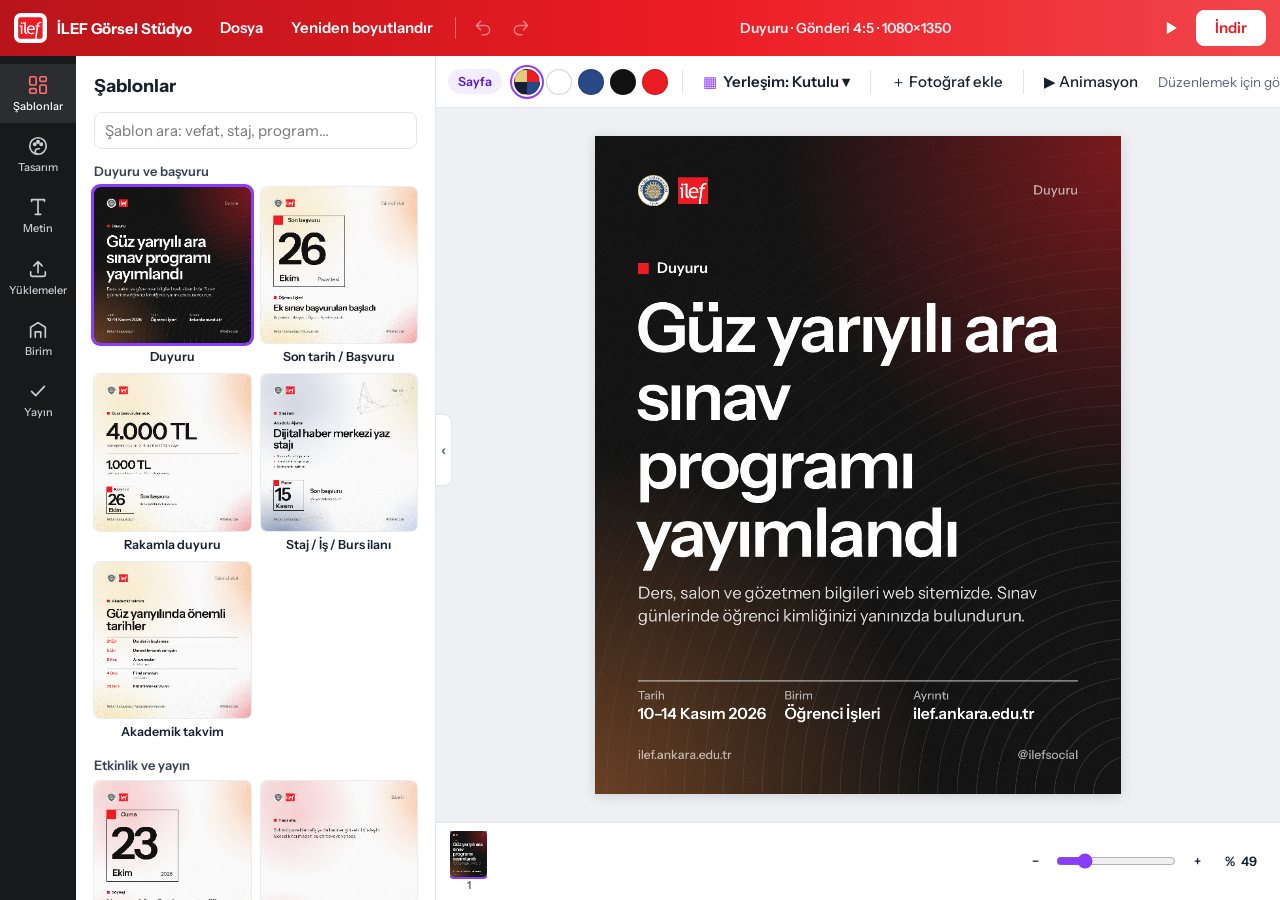
==== commit 4025b84e: "Karusel sayfa fotoğrafı ayarları; kitap kapağı ve yayın bilgileri; iş birliği logoları; bölünmüş ve " ====
--- a/index.html
+++ b/index.html
@@ -19,7 +19,8 @@
           <button type="button" id="btnSave"><i>⤓</i>Taslağı kaydet <small>.json</small></button>
           <label class="btnlike"><i>⤒</i>Taslak aç<input type="file" id="fileDraft" accept=".json,application/json" hidden /></label>
           <hr />
-          <button type="button" id="btnReset"><i>↺</i>Örnek içeriğe dön</button>
+          <button type="button" id="btnReset"><i>↺</i>Bu şablonu sıfırla <small>örnek tasarım</small></button>
+          <button type="button" id="btnResetAll"><i>⟲</i>Tüm şablonları sıfırla</button>
           <button type="button" id="btnResetPos"><i>⌖</i>Tüm konumları sıfırla</button>
           <hr />
           <button type="button" id="btnBrand"><i>◐</i>Kurum &amp; marka</button>
@@ -107,6 +108,14 @@
         <h2>Bölüm / atölye</h2>
         <p class="note">Seçilen birimin logosu ve adı sağ üstte görünür, konu motifi kendiliğinden gelir.</p>
         <div id="unitGrid" class="unit-grid"></div>
+        <h3 class="mt">İş birliği / ortak logolar</h3>
+        <p class="note">Ortak etkinlik ve projelerde kurum logoları üst şeride eklenir. SVG ya da şeffaf PNG önerilir.</p>
+        <div class="seg2" role="group" aria-label="Logo kullanımı" id="extraMode">
+          <button type="button" data-m="yan">Yanına ekle <small>bizim logolarla birlikte</small></button>
+          <button type="button" data-m="yerine">Yerine kullan <small>yalnızca ortak logolar</small></button>
+        </div>
+        <div id="extraList" class="extra-list"></div>
+        <label class="btnlike block">＋ Logo ekle<input type="file" id="fileExtra" accept=".svg,image/svg+xml,image/png,image/webp,image/jpeg" multiple hidden /></label>
       </section>
       <section data-p="paylas" hidden>
         <h2>Yayın</h2>
--- a/css/style.css
+++ b/css/style.css
@@ -370,3 +370,7 @@
   .workfoot .status, .workfoot .zoom { display: none; }
   .toast { position: fixed; bottom: calc(var(--tabs) + 66px); }
 }
+h3.mt { margin-top: 26px; }
+.extra-list { display: flex; flex-wrap: wrap; gap: 6px; margin: 10px 0; }
+.extra-list:empty { display: none; }
+#extraMode { margin-bottom: 4px; }
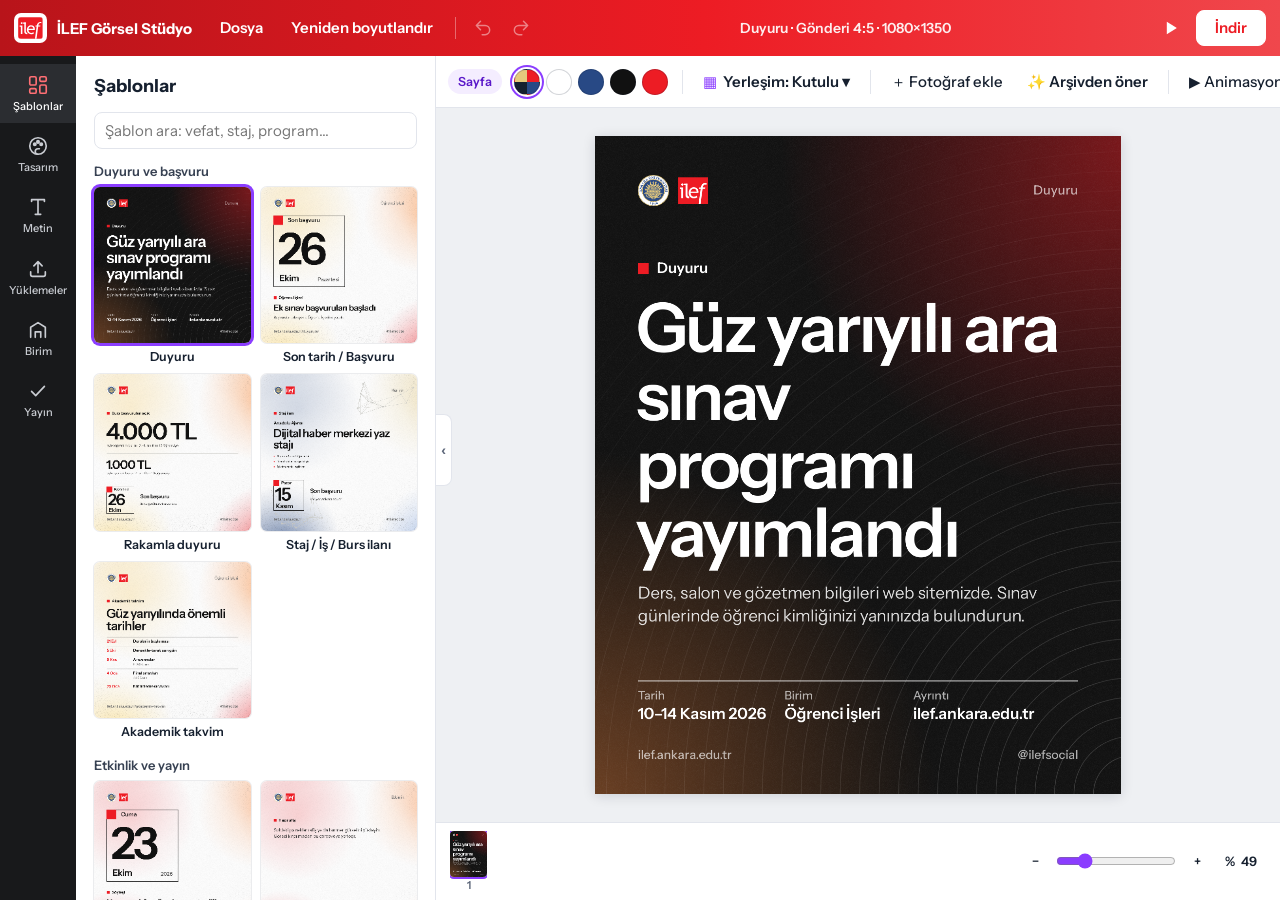
==== commit 503c1995: "Fakülte fotoğraf arşivi: 72 etiketli fotoğraf, Yüklemeler panelinde filtre, şablona ve birime göre '" ====
--- a/index.html
+++ b/index.html
@@ -103,6 +103,11 @@
         <div class="quickbar" id="quickBar"></div>
         <small class="sublabel">Görseller <span class="muted">— tıklayın ya da tuvale sürükleyin</span></small>
         <div class="up-grid" id="upGrid"></div>
+        <div id="arsivWrap">
+          <small class="sublabel">Fakülte arşivi <span class="muted">— tıklayın ya da tuvale sürükleyin</span></small>
+          <div class="chips arsiv-tags" id="arsivTags"></div>
+          <div class="up-grid" id="arsivGrid"></div>
+        </div>
       </section>
       <section data-p="birim" hidden>
         <h2>Bölüm / atölye</h2>
@@ -230,6 +235,7 @@
   <script src="js/draw.js"></script>
   <script src="js/bg.js"></script>
   <script src="js/templates.js"></script>
+  <script src="js/arsiv.js"></script>
   <script src="js/app.js"></script>
 </body>
 </html>
--- a/css/style.css
+++ b/css/style.css
@@ -374,3 +374,13 @@
 .extra-list { display: flex; flex-wrap: wrap; gap: 6px; margin: 10px 0; }
 .extra-list:empty { display: none; }
 #extraMode { margin-bottom: 4px; }
+.arsiv-tags { margin-bottom: 10px; }
+.arsiv-tags .chip { font-size: 12.5px; padding: 5px 10px; }
+#arsivGrid { grid-template-columns: repeat(3, 1fr); }
+#arsivGrid img { aspect-ratio: 3 / 2; }
+.lay-card.sug img { width: 100%; aspect-ratio: 3 / 2; object-fit: cover; border-radius: 6px; display: block; }
+.lay-card.sug:hover img { outline: 2px solid var(--sel); }
+.lay-card.sug small { display: -webkit-box; -webkit-line-clamp: 2; -webkit-box-orient: vertical; overflow: hidden; }
+.lay-card.more { align-content: center; justify-items: center; border: 1px dashed #c5cad6; border-radius: 6px; min-height: 100px; }
+.lay-card.more span { font-size: 26px; color: var(--muted); }
+@media (max-width: 900px) { #arsivGrid { grid-template-columns: repeat(4, 1fr); } }
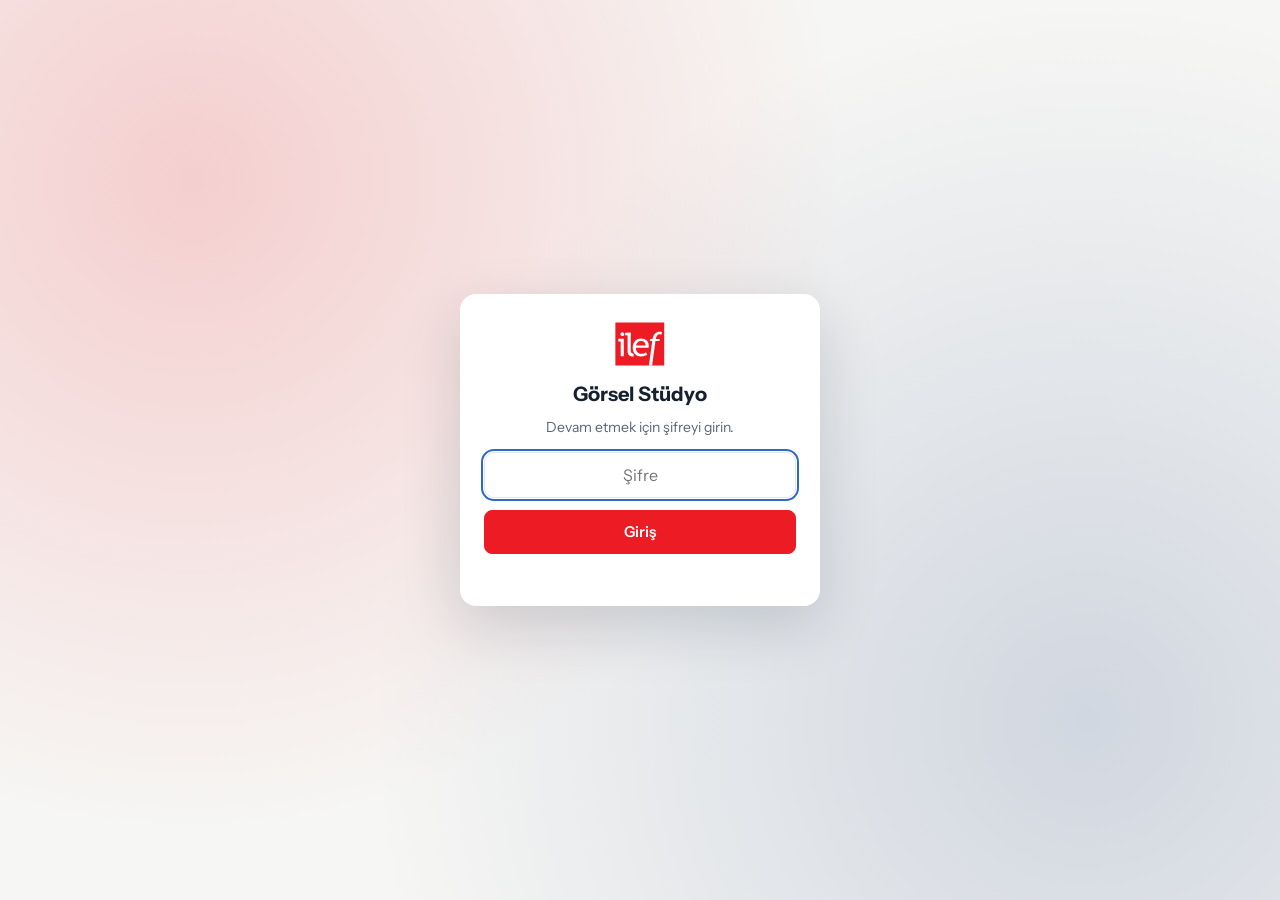
==== commit d20c4a08: "Giriş şifresi ekranı (SHA-256 özetiyle, oturum boyunca hatırlanır) Co-Authored-By: Claude Opus 5.5 <" ====
--- a/index.html
+++ b/index.html
@@ -230,6 +230,7 @@
     </form>
   </dialog>
 
+  <script src="js/kapi.js"></script>
   <script src="js/logos.js"></script>
   <script src="js/brand.js"></script>
   <script src="js/draw.js"></script>
--- a/css/style.css
+++ b/css/style.css
@@ -384,3 +384,17 @@
 .lay-card.more { align-content: center; justify-items: center; border: 1px dashed #c5cad6; border-radius: 6px; min-height: 100px; }
 .lay-card.more span { font-size: 26px; color: var(--muted); }
 @media (max-width: 900px) { #arsivGrid { grid-template-columns: repeat(4, 1fr); } }
+
+/* Giriş kapısı */
+body.locked > .topbar, body.locked > .app { visibility: hidden; }
+.gate { position: fixed; inset: 0; z-index: 100; display: grid; place-items: center; padding: 16px; background:
+  radial-gradient(circle at 15% 20%, rgba(237,28,36,.18), transparent 50%), radial-gradient(circle at 85% 80%, rgba(40,73,133,.18), transparent 55%), #f6f6f4; }
+.gate-box { width: min(360px, 100%); background: #fff; border-radius: 16px; padding: 28px 24px 22px; box-shadow: 0 20px 60px rgba(10,20,40,.15); display: grid; gap: 12px; text-align: center; }
+.gate-box img { height: 44px; justify-self: center; }
+.gate-box h1 { margin: 4px 0 0; font-size: 20px; }
+.gate-box p { margin: 0 0 4px; color: var(--muted); font-size: 14px; }
+.gate-box input { border: 1px solid var(--line); border-radius: 10px; padding: 12px 14px; font-size: 16px; text-align: center; }
+.gate-box button { justify-content: center; padding: 12px; font-size: 15px; }
+.gate-box small { color: #b4232c; min-height: 18px; }
+.gate-box.shake { animation: shake .35s; }
+@keyframes shake { 20%, 60% { transform: translateX(-8px); } 40%, 80% { transform: translateX(8px); } }
